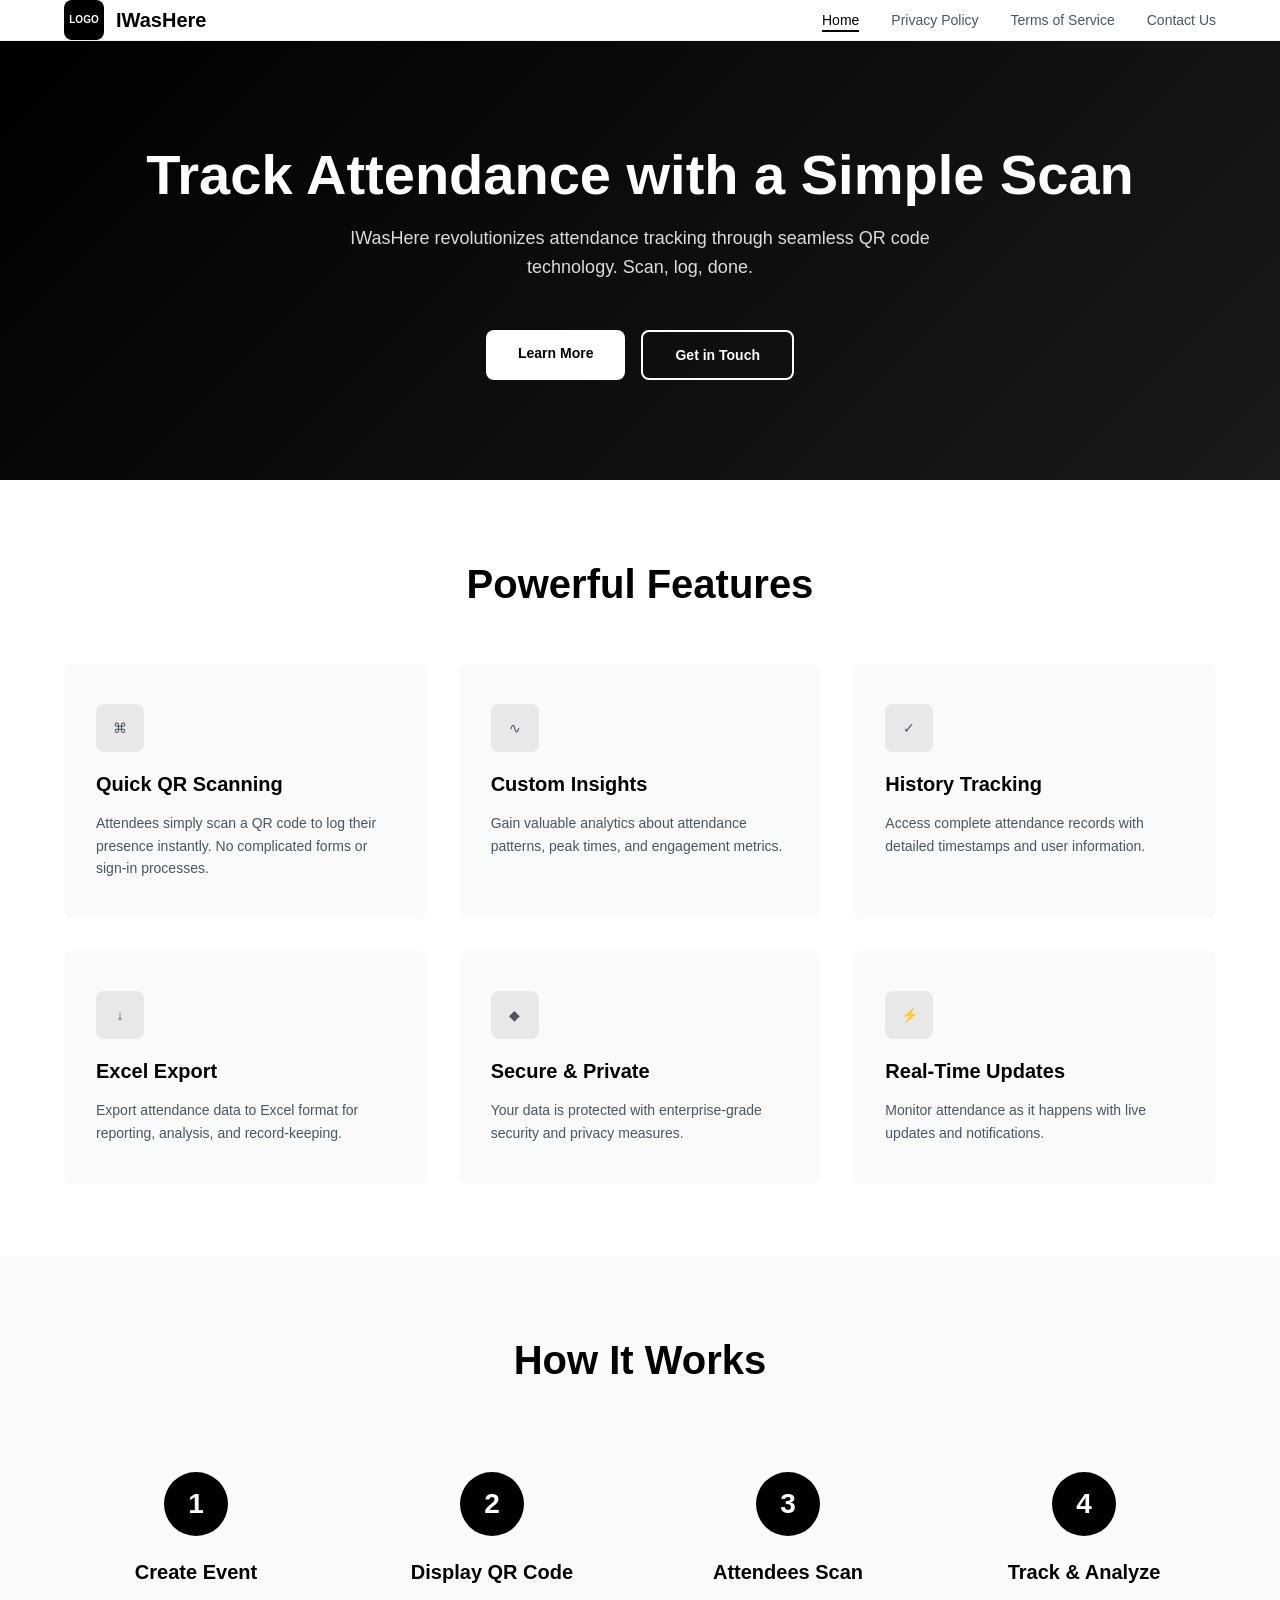
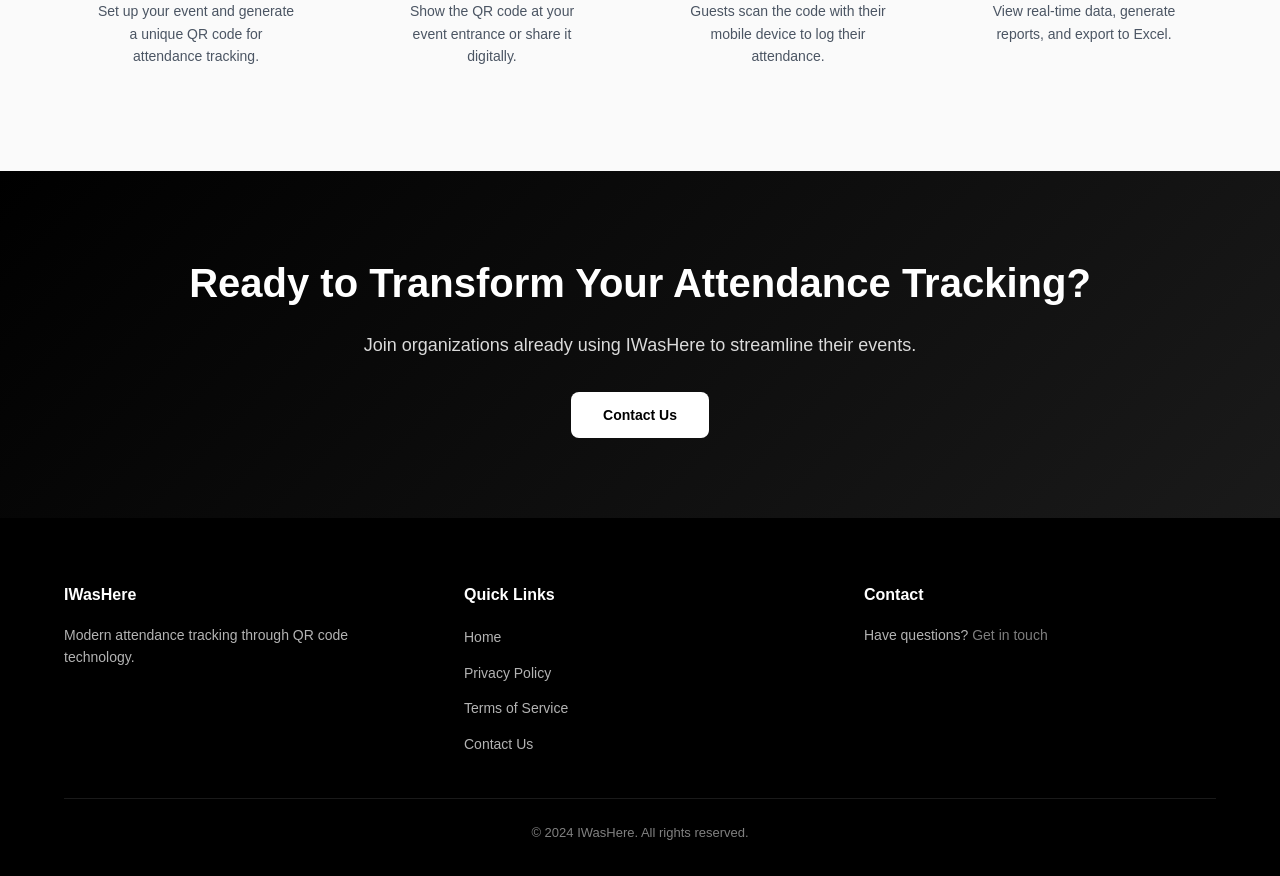
==== index.html @ 62fda4d2 "Initial commit: Add index.html and app.css for IWasHere landing page" ====
<!DOCTYPE html>
<html lang="en">
<head>
    <meta charset="UTF-8">
    <meta name="viewport" content="width=device-width, initial-scale=1.0">
    <title>IWasHere - QR Code Attendance Tracking</title>
    <link rel="stylesheet" href="app.css">
</head>
<body>
    <header>
        <nav class="container">
            <div class="logo">
                <div class="logo-placeholder">LOGO</div>
                <span class="brand-name">IWasHere</span>
            </div>
            <ul class="nav-links">
                <li><a href="index.html" class="active">Home</a></li>
                <li><a href="privacy.html">Privacy Policy</a></li>
                <li><a href="terms.html">Terms of Service</a></li>
                <li><a href="contact.html">Contact Us</a></li>
            </ul>
        </nav>
    </header>

    <main>
        <section class="hero">
            <div class="container">
                <h1>Track Attendance with a Simple Scan</h1>
                <p class="hero-subtitle">IWasHere revolutionizes attendance tracking through seamless QR code technology. Scan, log, done.</p>
                <div class="cta-buttons">
                    <a href="#features" class="btn btn-primary">Learn More</a>
                    <a href="contact.html" class="btn btn-secondary">Get in Touch</a>
                </div>
            </div>
        </section>

        <section id="features" class="features">
            <div class="container">
                <h2>Powerful Features</h2>
                <div class="features-grid">
                    <div class="feature-card">
                        <div class="feature-icon">⌘</div>
                        <h3>Quick QR Scanning</h3>
                        <p>Attendees simply scan a QR code to log their presence instantly. No complicated forms or sign-in processes.</p>
                    </div>
                    <div class="feature-card">
                        <div class="feature-icon">∿</div>
                        <h3>Custom Insights</h3>
                        <p>Gain valuable analytics about attendance patterns, peak times, and engagement metrics.</p>
                    </div>
                    <div class="feature-card">
                        <div class="feature-icon">✓</div>
                        <h3>History Tracking</h3>
                        <p>Access complete attendance records with detailed timestamps and user information.</p>
                    </div>
                    <div class="feature-card">
                        <div class="feature-icon">↓</div>
                        <h3>Excel Export</h3>
                        <p>Export attendance data to Excel format for reporting, analysis, and record-keeping.</p>
                    </div>
                    <div class="feature-card">
                        <div class="feature-icon">◆</div>
                        <h3>Secure & Private</h3>
                        <p>Your data is protected with enterprise-grade security and privacy measures.</p>
                    </div>
                    <div class="feature-card">
                        <div class="feature-icon">⚡</div>
                        <h3>Real-Time Updates</h3>
                        <p>Monitor attendance as it happens with live updates and notifications.</p>
                    </div>
                </div>
            </div>
        </section>

        <section class="how-it-works">
            <div class="container">
                <h2>How It Works</h2>
                <div class="steps">
                    <div class="step">
                        <div class="step-number">1</div>
                        <h3>Create Event</h3>
                        <p>Set up your event and generate a unique QR code for attendance tracking.</p>
                    </div>
                    <div class="step">
                        <div class="step-number">2</div>
                        <h3>Display QR Code</h3>
                        <p>Show the QR code at your event entrance or share it digitally.</p>
                    </div>
                    <div class="step">
                        <div class="step-number">3</div>
                        <h3>Attendees Scan</h3>
                        <p>Guests scan the code with their mobile device to log their attendance.</p>
                    </div>
                    <div class="step">
                        <div class="step-number">4</div>
                        <h3>Track & Analyze</h3>
                        <p>View real-time data, generate reports, and export to Excel.</p>
                    </div>
                </div>
            </div>
        </section>

        <section class="cta-section">
            <div class="container">
                <h2>Ready to Transform Your Attendance Tracking?</h2>
                <p>Join organizations already using IWasHere to streamline their events.</p>
                <a href="contact.html" class="btn btn-primary">Contact Us</a>
            </div>
        </section>
    </main>

    <footer>
        <div class="container">
            <div class="footer-content">
                <div class="footer-section">
                    <h4>IWasHere</h4>
                    <p>Modern attendance tracking through QR code technology.</p>
                </div>
                <div class="footer-section">
                    <h4>Quick Links</h4>
                    <ul>
                        <li><a href="index.html">Home</a></li>
                        <li><a href="privacy.html">Privacy Policy</a></li>
                        <li><a href="terms.html">Terms of Service</a></li>
                        <li><a href="contact.html">Contact Us</a></li>
                    </ul>
                </div>
                <div class="footer-section">
                    <h4>Contact</h4>
                    <p>Have questions? <a href="contact.html">Get in touch</a></p>
                </div>
            </div>
            <div class="footer-bottom">
                <p>&copy; 2024 IWasHere. All rights reserved.</p>
            </div>
        </div>
    </footer>
</body>
</html>
---- app.css ----
* {
    margin: 0;
    padding: 0;
    box-sizing: border-box;
}

:root {
    --color-black: #000000;
    --color-white: #ffffff;
    --color-gray-50: #fafafa;
    --color-gray-100: #f3f3f3;
    --color-gray-200: #e8e8e8;
    --color-gray-400: #9ca3af;
    --color-gray-600: #4b5563;
    --spacing-xs: 8px;
    --spacing-sm: 16px;
    --spacing-md: 24px;
    --spacing-lg: 48px;
    --spacing-xl: 72px;
    --transition: all 0.3s ease;
    --radius: 8px;
}

body {
    font-family: -apple-system, BlinkMacSystemFont, 'Segoe UI', 'Roboto', 'Oxygen', 'Ubuntu', 'Cantarell', sans-serif;
    line-height: 1.6;
    color: var(--color-gray-600);
    background-color: var(--color-white);
}

.container {
    max-width: 1200px;
    margin: 0 auto;
    padding: 0 var(--spacing-md);
}

.content-narrow {
    max-width: 800px;
}

header {
    background-color: var(--color-white);
    border-bottom: 1px solid var(--color-gray-100);
    position: sticky;
    top: 0;
    z-index: 1000;
    backdrop-filter: blur(10px);
    background-color: rgba(255, 255, 255, 0.95);
}

nav {
    display: flex;
    justify-content: space-between;
    align-items: center;
    padding: 20px var(--spacing-md);
}

.logo {
    display: flex;
    align-items: center;
    gap: 12px;
    text-decoration: none;
}

.logo-placeholder {
    width: 40px;
    height: 40px;
    background-color: var(--color-black);
    color: var(--color-white);
    display: flex;
    align-items: center;
    justify-content: center;
    font-size: 10px;
    font-weight: 700;
    border-radius: var(--radius);
}

.brand-name {
    font-size: 20px;
    font-weight: 600;
    color: var(--color-black);
}

.nav-links {
    display: flex;
    list-style: none;
    gap: 32px;
}

.nav-links a {
    color: var(--color-gray-600);
    text-decoration: none;
    font-weight: 500;
    font-size: 14px;
    transition: var(--transition);
    position: relative;
}

.nav-links a::after {
    content: '';
    position: absolute;
    bottom: -4px;
    left: 0;
    width: 0;
    height: 2px;
    background-color: var(--color-black);
    transition: width 0.3s ease;
}

.nav-links a:hover::after,
.nav-links a.active::after {
    width: 100%;
}

.nav-links a:hover,
.nav-links a.active {
    color: var(--color-black);
}

.hero {
    padding: 100px var(--spacing-md);
    text-align: center;
    background: linear-gradient(135deg, var(--color-black) 0%, #1a1a1a 100%);
    color: var(--color-white);
}

.hero h1 {
    font-size: 56px;
    font-weight: 700;
    margin-bottom: 16px;
    line-height: 1.2;
}

.hero-subtitle {
    font-size: 18px;
    margin-bottom: 48px;
    opacity: 0.85;
    max-width: 600px;
    margin-left: auto;
    margin-right: auto;
}

.cta-buttons {
    display: flex;
    gap: 16px;
    justify-content: center;
    flex-wrap: wrap;
}

.btn {
    padding: 12px 32px;
    border-radius: var(--radius);
    text-decoration: none;
    font-weight: 600;
    transition: var(--transition);
    display: inline-block;
    border: none;
    cursor: pointer;
    font-size: 14px;
}

.btn-primary {
    background-color: var(--color-white);
    color: var(--color-black);
}

.btn-primary:hover {
    background-color: var(--color-gray-100);
    transform: translateY(-2px);
    box-shadow: 0 8px 24px rgba(0, 0, 0, 0.15);
}

.btn-secondary {
    background-color: transparent;
    color: var(--color-white);
    border: 2px solid var(--color-white);
}

.btn-secondary:hover {
    background-color: var(--color-white);
    color: var(--color-black);
    transform: translateY(-2px);
}

.features {
    padding: var(--spacing-xl) 0;
    background-color: var(--color-white);
}

.features h2 {
    font-size: 40px;
    text-align: center;
    margin-bottom: var(--spacing-lg);
    font-weight: 700;
    color: var(--color-black);
}

.features-grid {
    display: grid;
    grid-template-columns: repeat(auto-fit, minmax(320px, 1fr));
    gap: 32px;
}

.feature-card {
    padding: 40px 32px;
    border: none;
    border-radius: var(--radius);
    background-color: var(--color-gray-50);
    transition: var(--transition);
}

.feature-card:hover {
    background-color: var(--color-black);
    color: var(--color-white);
    transform: translateY(-8px);
    box-shadow: 0 16px 40px rgba(0, 0, 0, 0.1);
}

.feature-icon {
    font-size: 14px;
    margin-bottom: 16px;
    width: 48px;
    height: 48px;
    display: flex;
    align-items: center;
    justify-content: center;
    background-color: var(--color-gray-200);
    border-radius: var(--radius);
}

.feature-card:hover .feature-icon {
    background-color: rgba(255, 255, 255, 0.1);
}

.feature-card h3 {
    font-size: 20px;
    margin-bottom: 12px;
    font-weight: 600;
    color: var(--color-black);
}

.feature-card:hover h3 {
    color: var(--color-white);
}

.feature-card p {
    font-size: 14px;
    color: var(--color-gray-600);
    line-height: 1.6;
}

.feature-card:hover p {
    color: rgba(255, 255, 255, 0.85);
}

.how-it-works {
    padding: var(--spacing-xl) 0;
    background-color: var(--color-gray-50);
}

.how-it-works h2 {
    font-size: 40px;
    text-align: center;
    margin-bottom: var(--spacing-lg);
    font-weight: 700;
    color: var(--color-black);
}

.steps {
    display: grid;
    grid-template-columns: repeat(auto-fit, minmax(240px, 1fr));
    gap: 32px;
}

.step {
    text-align: center;
    padding: 32px;
}

.step-number {
    width: 64px;
    height: 64px;
    background-color: var(--color-black);
    color: var(--color-white);
    border-radius: 50%;
    display: flex;
    align-items: center;
    justify-content: center;
    font-size: 28px;
    font-weight: 700;
    margin: 0 auto 20px;
}

.step h3 {
    font-size: 20px;
    margin-bottom: 12px;
    font-weight: 600;
    color: var(--color-black);
}

.step p {
    font-size: 14px;
    color: var(--color-gray-600);
    line-height: 1.6;
}

.cta-section {
    padding: 80px var(--spacing-md);
    text-align: center;
    background: linear-gradient(135deg, var(--color-black) 0%, #1a1a1a 100%);
    color: var(--color-white);
}

.cta-section h2 {
    font-size: 40px;
    margin-bottom: 16px;
    font-weight: 700;
}

.cta-section p {
    font-size: 18px;
    margin-bottom: 32px;
    opacity: 0.85;
}

.page-header {
    padding: 80px var(--spacing-md);
    text-align: center;
    background: linear-gradient(135deg, var(--color-black) 0%, #1a1a1a 100%);
    color: var(--color-white);
}

.page-header h1 {
    font-size: 44px;
    margin-bottom: 12px;
    font-weight: 700;
}

.page-header p {
    opacity: 0.85;
    font-size: 16px;
}

.last-updated {
    opacity: 0.7;
    font-size: 14px;
}

.content-section {
    padding: 64px var(--spacing-md);
}

.content-block {
    margin-bottom: 48px;
}

.content-block h2 {
    font-size: 28px;
    margin-bottom: 16px;
    font-weight: 600;
    color: var(--color-black);
}

.content-block p {
    margin-bottom: 14px;
    font-size: 15px;
    line-height: 1.7;
    color: var(--color-gray-600);
}

.content-block ul {
    margin-left: 24px;
    margin-bottom: 14px;
}

.content-block li {
    margin-bottom: 10px;
    font-size: 15px;
    color: var(--color-gray-600);
    line-height: 1.6;
}

.content-block a {
    color: var(--color-black);
    text-decoration: none;
    font-weight: 600;
    border-bottom: 2px solid var(--color-black);
    transition: opacity 0.3s ease;
}

.content-block a:hover {
    opacity: 0.7;
}

.contact-intro {
    margin-bottom: 48px;
    text-align: center;
}

.contact-intro p {
    margin-bottom: 12px;
    font-size: 15px;
    color: var(--color-gray-600);
}

.contact-note {
    font-weight: 600;
    background-color: var(--color-gray-100);
    padding: 16px;
    border-left: 4px solid var(--color-black);
    border-radius: var(--radius);
    font-size: 14px;
    color: var(--color-gray-600);
}

.contact-form {
    background-color: var(--color-gray-50);
    padding: 48px;
    border-radius: var(--radius);
    border: none;
}

.form-group {
    margin-bottom: 24px;
}

.form-group label {
    display: block;
    margin-bottom: 8px;
    font-weight: 600;
    font-size: 14px;
    color: var(--color-black);
}

.required {
    color: var(--color-black);
}

.form-group input,
.form-group select,
.form-group textarea {
    width: 100%;
    padding: 12px 16px;
    border: 1px solid var(--color-gray-200);
    border-radius: var(--radius);
    font-size: 14px;
    font-family: inherit;
    background-color: var(--color-white);
    transition: var(--transition);
}

.form-group input:focus,
.form-group select:focus,
.form-group textarea:focus {
    outline: none;
    border-color: var(--color-black);
    box-shadow: 0 0 0 3px rgba(0, 0, 0, 0.05);
}

.form-group textarea {
    resize: vertical;
    min-height: 120px;
}

.contact-form .btn {
    width: 100%;
    cursor: pointer;
    border: none;
}

.form-message {
    margin-top: 24px;
    padding: 16px;
    border-radius: var(--radius);
    text-align: center;
    font-weight: 600;
    font-size: 14px;
}

.form-message.success {
    background-color: var(--color-black);
    color: var(--color-white);
    border: none;
}

.form-message.error {
    background-color: #fff3cd;
    color: #856404;
    border: 1px solid #ffeeba;
}

footer {
    background-color: var(--color-black);
    color: var(--color-white);
    padding: 64px var(--spacing-md) 32px;
}

.footer-content {
    display: grid;
    grid-template-columns: repeat(auto-fit, minmax(240px, 1fr));
    gap: 48px;
    margin-bottom: 32px;
}

.footer-section h4 {
    margin-bottom: 16px;
    font-size: 16px;
    font-weight: 600;
}

.footer-section p {
    opacity: 0.7;
    font-size: 14px;
    line-height: 1.6;
}

.footer-section ul {
    list-style: none;
}

.footer-section ul li {
    margin-bottom: 10px;
}

.footer-section a {
    color: var(--color-white);
    text-decoration: none;
    opacity: 0.7;
    transition: var(--transition);
    font-size: 14px;
}

.footer-section a:hover {
    opacity: 1;
}

.footer-bottom {
    text-align: center;
    padding-top: 24px;
    border-top: 1px solid rgba(255, 255, 255, 0.1);
}

.footer-bottom p {
    opacity: 0.5;
    font-size: 13px;
}

@media (max-width: 768px) {
    .nav-links {
        flex-direction: column;
        gap: 16px;
    }

    .hero {
        padding: 64px var(--spacing-md);
    }

    .hero h1 {
        font-size: 36px;
    }

    .hero-subtitle {
        font-size: 16px;
    }

    .features h2,
    .how-it-works h2,
    .cta-section h2,
    .page-header h1 {
        font-size: 32px;
    }

    .features-grid,
    .steps {
        grid-template-columns: 1fr;
        gap: 24px;
    }

    .cta-buttons {
        flex-direction: column;
    }

    .btn {
        width: 100%;
    }

    .contact-form {
        padding: 32px 24px;
    }

    .feature-card,
    .step {
        padding: 24px;
    }

    .page-header {
        padding: 56px var(--spacing-md);
    }

    .content-section {
        padding: 48px var(--spacing-md);
    }
}
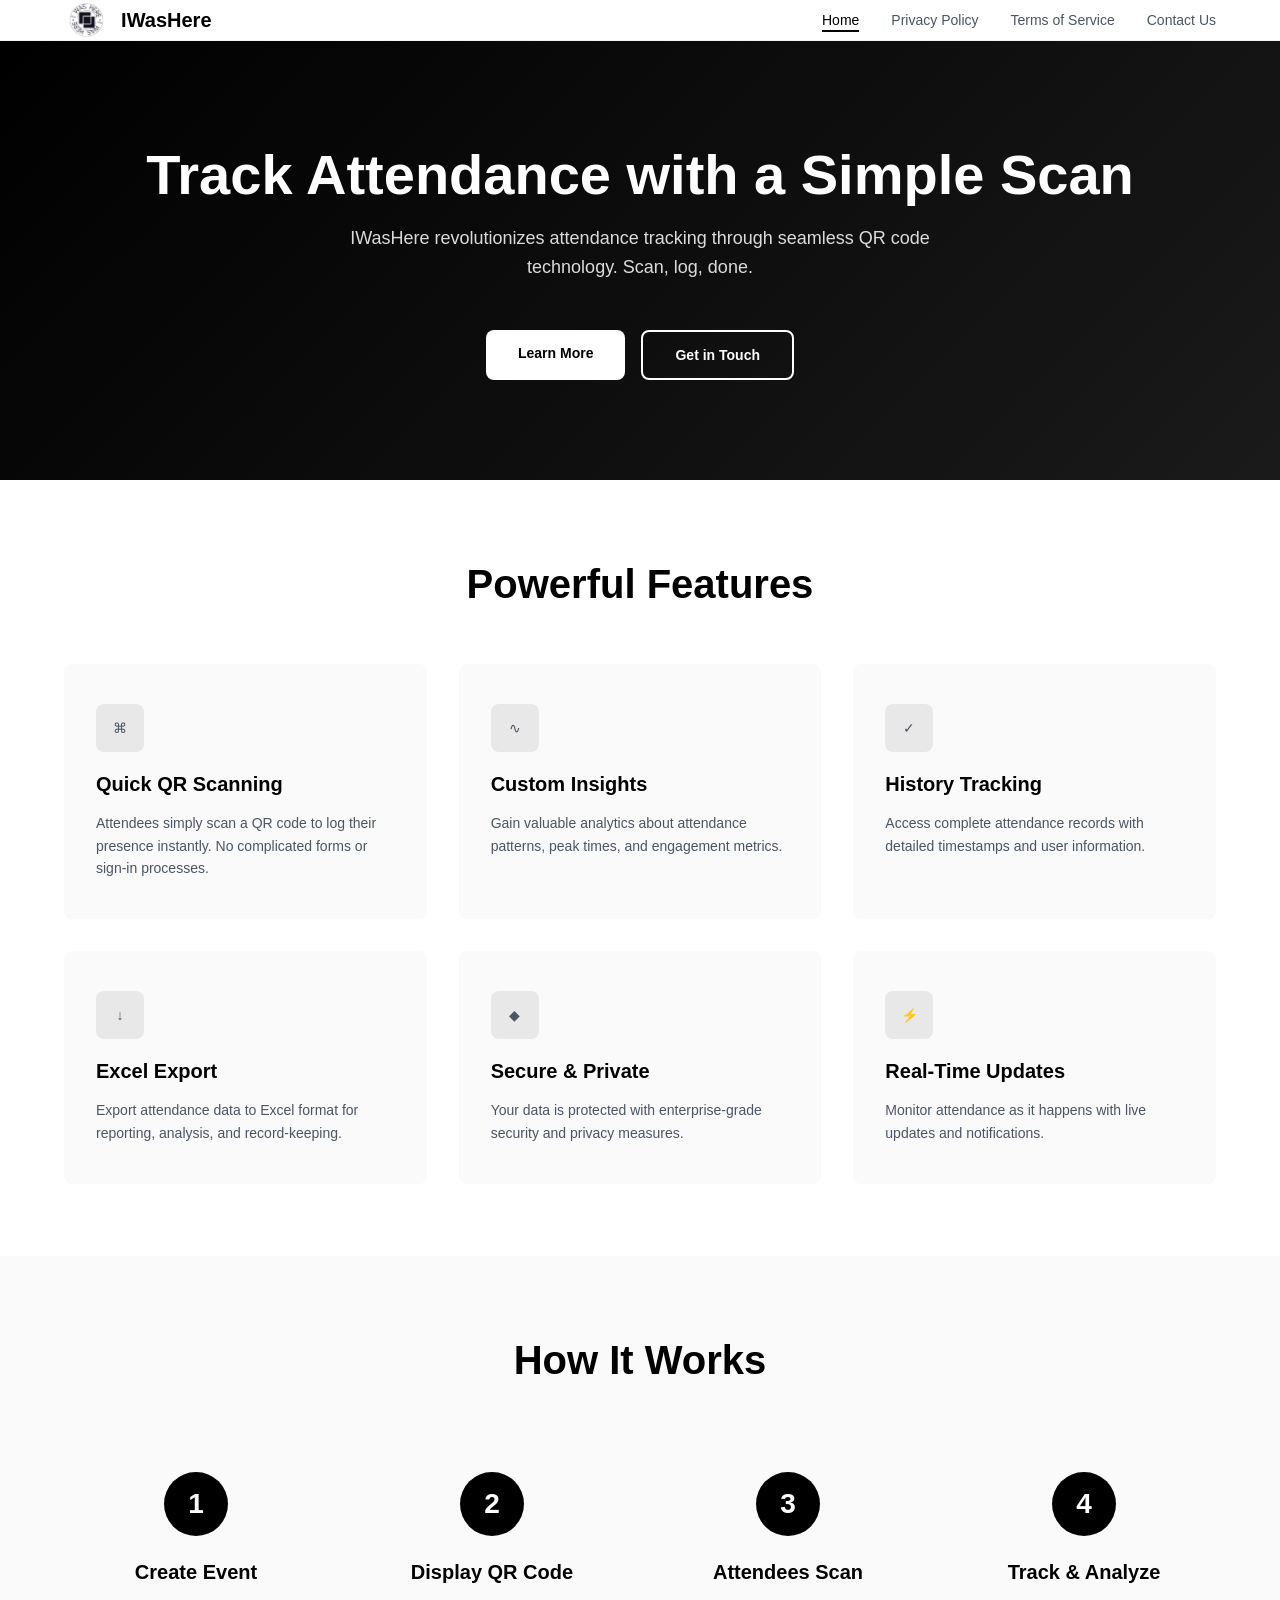
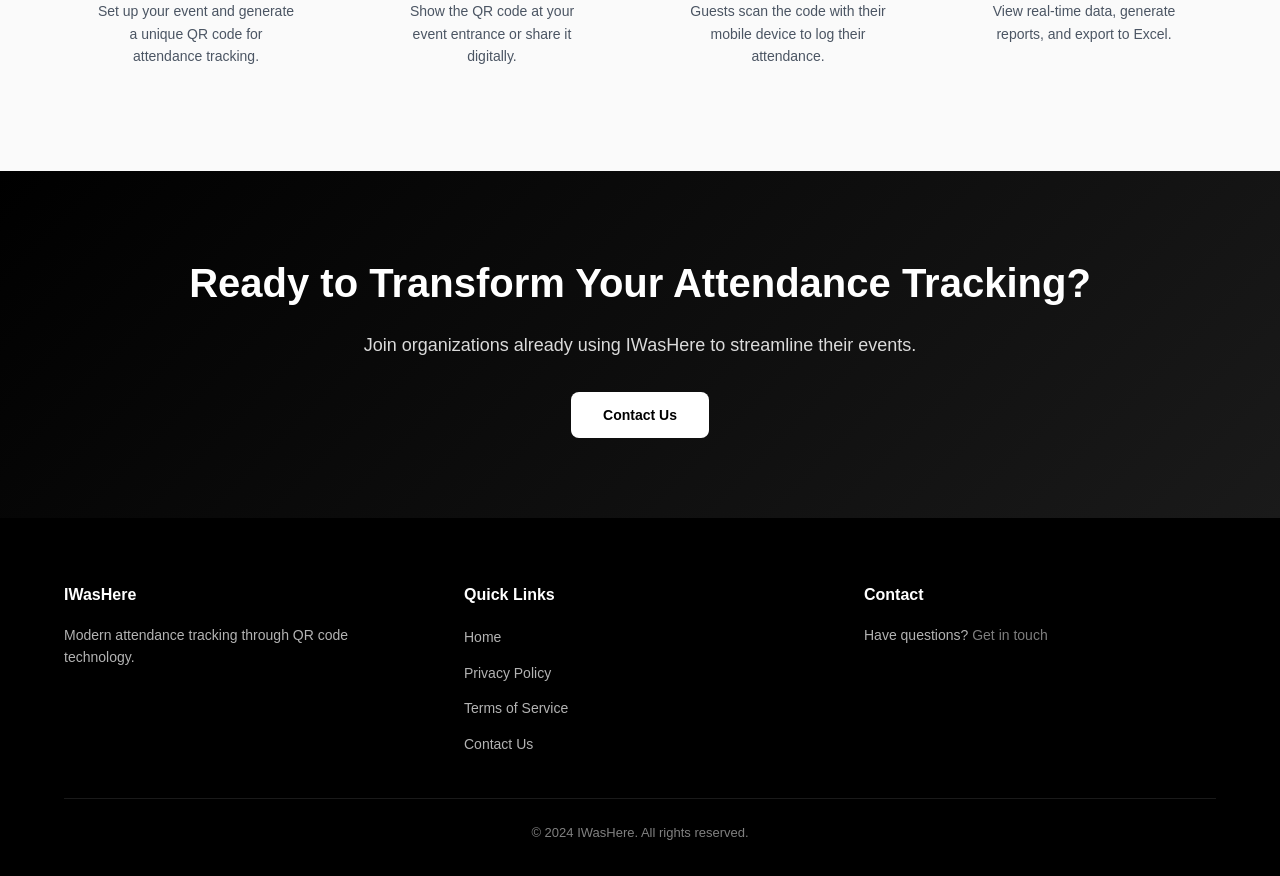
==== commit 7cb10b86: "Added logo and updated privacy policy and terms of service with effective dates." ====
--- a/index.html
+++ b/index.html
@@ -10,7 +10,7 @@
     <header>
         <nav class="container">
             <div class="logo">
-                <div class="logo-placeholder">LOGO</div>
+                <img src="public/iwashere_logo_transparent.png" alt="IWasHere Logo" style="height: 40px;">
                 <span class="brand-name">IWasHere</span>
             </div>
             <ul class="nav-links">
